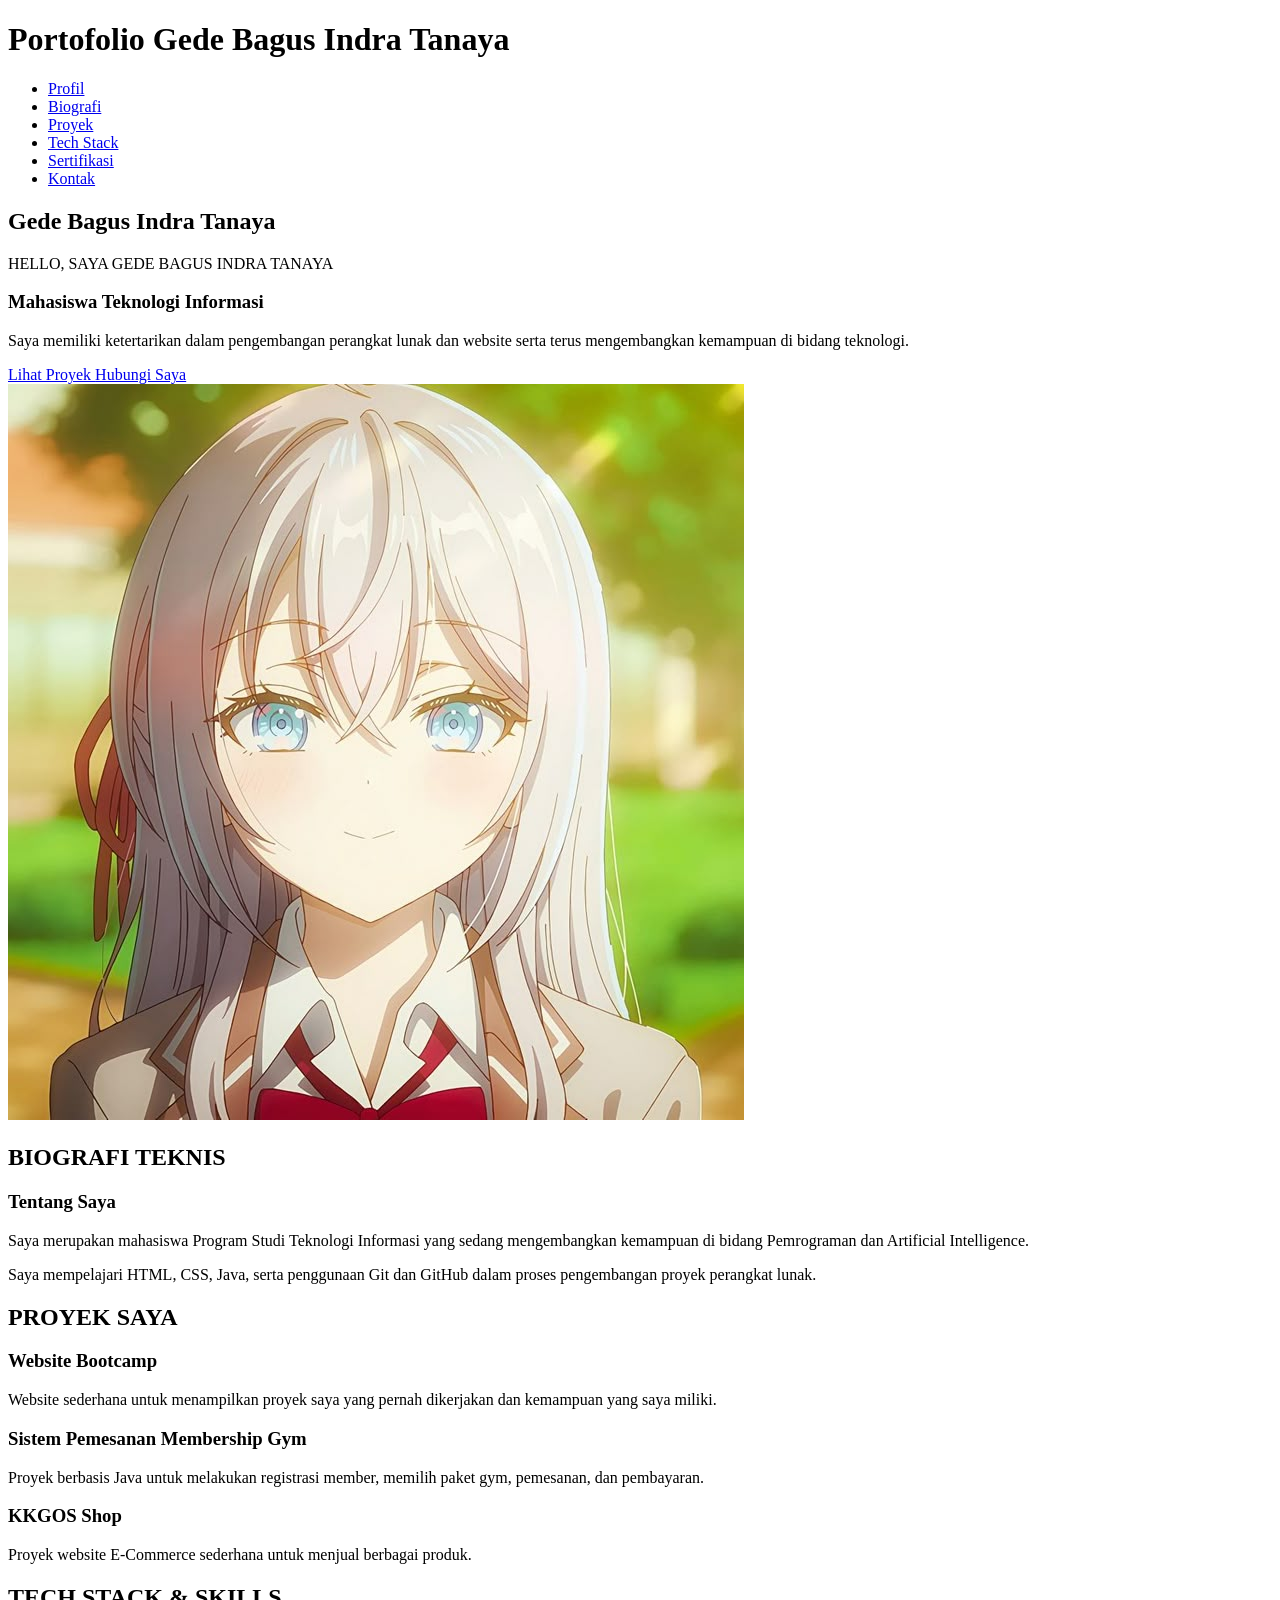
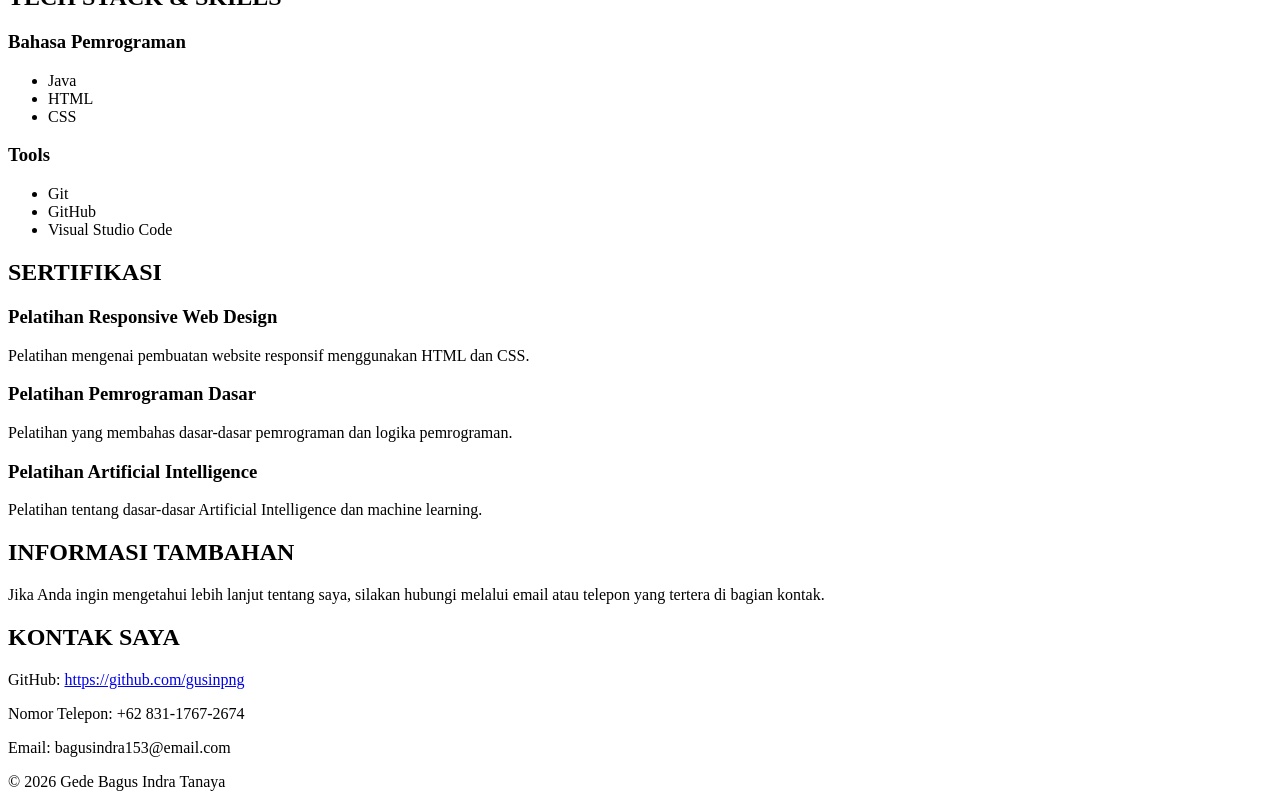
==== pemweb-tugas1-42530034/index.html @ 4f97dfb3 "feat(html): inisialisasi struktur semantik dan konten teks utama" ====
<!doctype html>
<html lang="id">
  <head>
    <meta charset="UTF-8">
    <meta name="viewport" content="width=device-width, initial-scale=1.0">

    <title>Portofolio Gede Bagus Indra Tanaya</title>

    <link rel="stylesheet" href="css/style.css">
  </head>

  <body>

    <!-- HEADER -->
    <header>
      <h1>Portofolio Gede Bagus Indra Tanaya</h1>

      <nav aria-label="Navigasi Utama">
        <ul>
          <li><a href="#profil">Profil</a></li>
          <li><a href="#biografi">Biografi</a></li>
          <li><a href="#proyek">Proyek</a></li>
          <li><a href="#tech-stack">Tech Stack</a></li>
          <li><a href="#sertifikasi">Sertifikasi</a></li>
          <li><a href="#kontak">Kontak</a></li>
        </ul>
      </nav>
    </header>


    <!-- MAIN -->
    <main>

      <!-- HERO / PROFIL -->
      <section
        id="profil"
        class="hero"
        aria-labelledby="judul-profil"
      >
        <h2 id="judul-profil">Gede Bagus Indra Tanaya</h2>

        <article class="hero-content">

          <div class="hero-text">

            <p class="hero-label">HELLO, SAYA GEDE BAGUS INDRA TANAYA</p>

            <h3>Mahasiswa Teknologi Informasi</h3>

            <p>
              Saya memiliki ketertarikan dalam pengembangan
              perangkat lunak dan website serta terus
              mengembangkan kemampuan di bidang teknologi.
            </p>

            <div class="hero-buttons">
              <a href="#proyek" class="btn-primary">
                Lihat Proyek
              </a>

              <a href="#kontak" class="btn-secondary">
                Hubungi Saya
              </a>
            </div>

          </div>

          <div class="hero-image">
            <img
              src="assets/images/alya.jpg"
              alt="Foto profil Gede Bagus Indra Tanaya"
              class="profile-photo"
            >
          </div>

        </article>
      </section>


      <!-- BIOGRAFI -->
      <section
        id="biografi"
        aria-labelledby="judul-biografi"
      >
        <h2 id="judul-biografi">BIOGRAFI TEKNIS</h2>

        <article>
          <h3>Tentang Saya</h3>

          <p>
            Saya merupakan mahasiswa Program Studi Teknologi
            Informasi yang sedang mengembangkan kemampuan
            di bidang Pemrograman dan Artificial Intelligence.
          </p>

          <p>
            Saya mempelajari HTML, CSS, Java, serta penggunaan
            Git dan GitHub dalam proses pengembangan proyek
            perangkat lunak.
          </p>
        </article>
      </section>


      <!-- PROYEK -->
      <section
        id="proyek"
        aria-labelledby="judul-proyek"
      >
        <h2 id="judul-proyek">PROYEK SAYA</h2>

        <article>
          <h3>Website Bootcamp</h3>

          <p>
            Website sederhana untuk menampilkan proyek saya
            yang pernah dikerjakan dan kemampuan yang saya miliki.
          </p>
        </article>

        <article>
          <h3>Sistem Pemesanan Membership Gym</h3>

          <p>
            Proyek berbasis Java untuk melakukan registrasi
            member, memilih paket gym, pemesanan, dan pembayaran.
          </p>
        </article>

        <article>
          <h3>KKGOS Shop</h3>

          <p>
            Proyek website E-Commerce sederhana untuk menjual
            berbagai produk.
          </p>
        </article>
      </section>


      <!-- TECH STACK -->
      <section
        id="tech-stack"
        aria-labelledby="judul-tech-stack"
      >
        <h2 id="judul-tech-stack">TECH STACK &amp; SKILLS</h2>

        <article>
          <h3>Bahasa Pemrograman</h3>

          <ul>
            <li>Java</li>
            <li>HTML</li>
            <li>CSS</li>
          </ul>
        </article>

        <article>
          <h3>Tools</h3>

          <ul>
            <li>Git</li>
            <li>GitHub</li>
            <li>Visual Studio Code</li>
          </ul>
        </article>
      </section>


      <!-- SERTIFIKASI -->
      <section
        id="sertifikasi"
        aria-labelledby="judul-sertifikasi"
      >
        <h2 id="judul-sertifikasi">SERTIFIKASI</h2>

        <article>
          <h3>Pelatihan Responsive Web Design</h3>

          <p>
            Pelatihan mengenai pembuatan website responsif
            menggunakan HTML dan CSS.
          </p>
        </article>

        <article>
          <h3>Pelatihan Pemrograman Dasar</h3>

          <p>
            Pelatihan yang membahas dasar-dasar pemrograman
            dan logika pemrograman.
          </p>
        </article>

        <article>
          <h3>Pelatihan Artificial Intelligence</h3>

          <p>
            Pelatihan tentang dasar-dasar Artificial Intelligence
            dan machine learning.
          </p>
        </article>
      </section>


      <!-- INFORMASI TAMBAHAN -->
      <aside>
        <h2>INFORMASI TAMBAHAN</h2>

        <p>
          Jika Anda ingin mengetahui lebih lanjut tentang saya,
          silakan hubungi melalui email atau telepon yang tertera
          di bagian kontak.
        </p>
      </aside>

    </main>


    <!-- FOOTER -->
    <footer id="kontak">
      <h2>KONTAK SAYA</h2>

      <p>
        GitHub: <a href="https://github.com/gusinpng" target="_blank">
          https://github.com/gusinpng
        </a>
      </p>
      
      <p>
        Nomor Telepon:
        <a>
          +62 831-1767-2674
        </a>
      </p>

      <p>
        Email:
        <a>
          bagusindra153@email.com
        </a>
      </p>

      <p>
        &copy; 2026 Gede Bagus Indra Tanaya
      </p>
    </footer>

  </body>
</html>
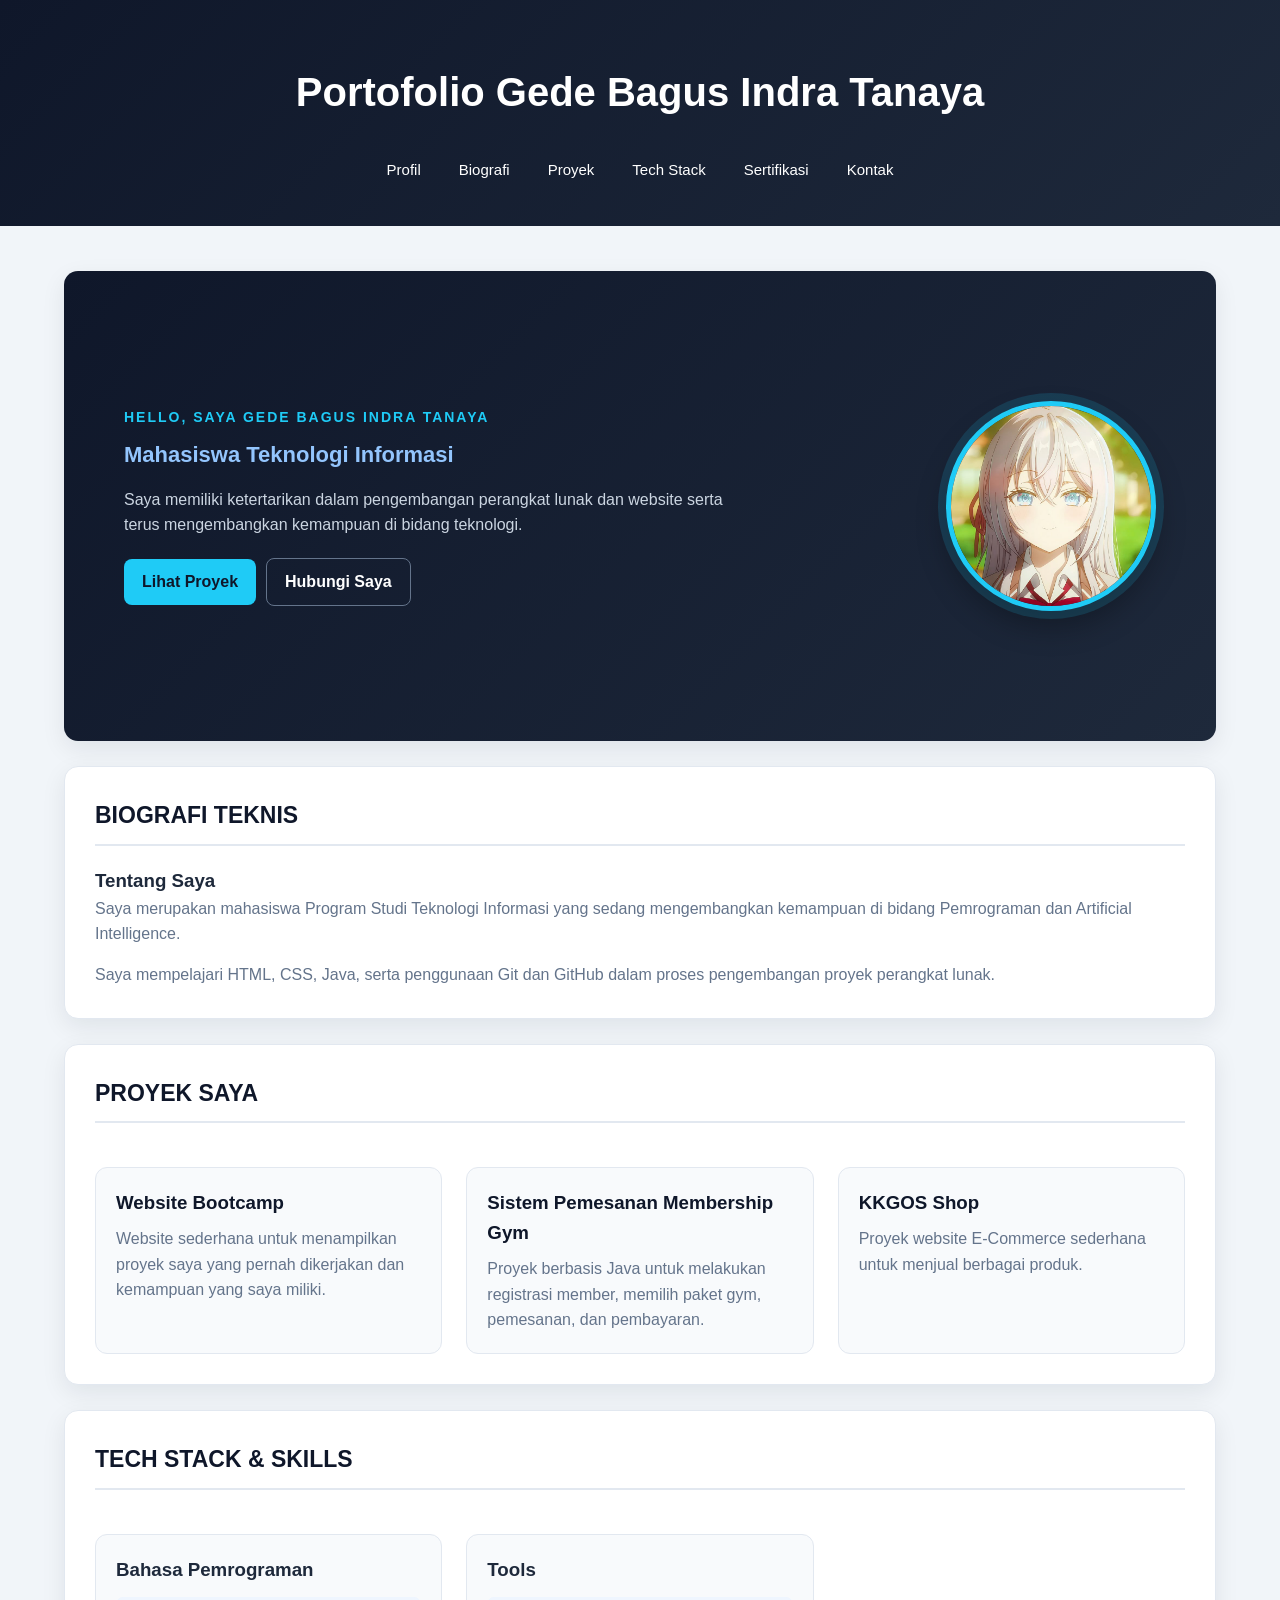
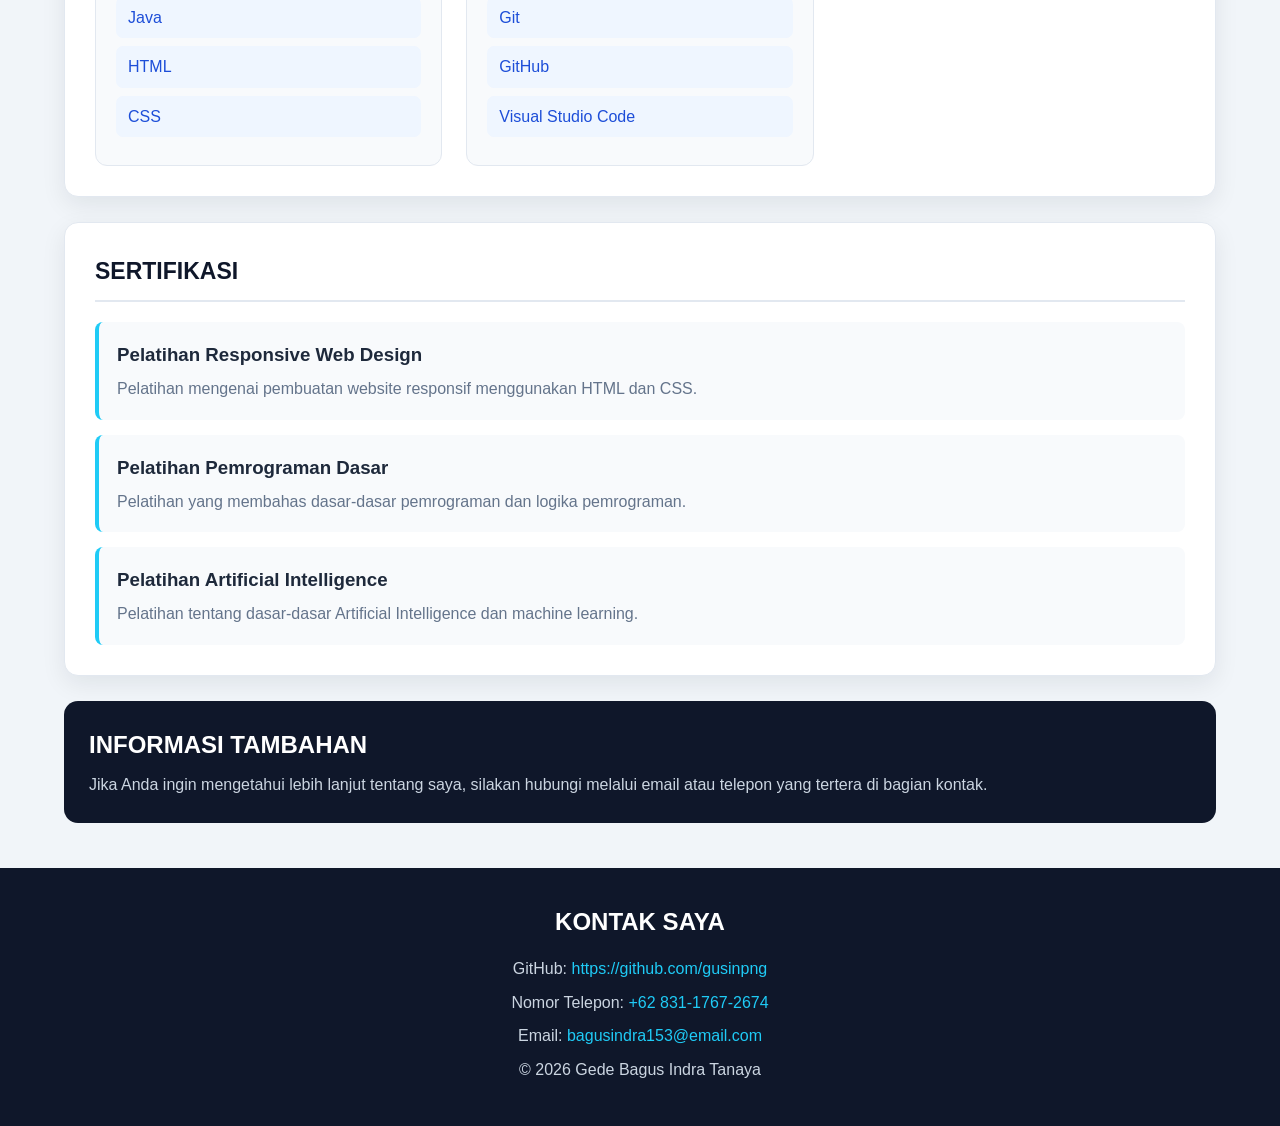
==== commit d7e023ee: "style(css): Menambahkan dan memperbaiki css" ====
--- a/pemweb-tugas1-42530034/index.html
+++ b/pemweb-tugas1-42530034/index.html
@@ -37,7 +37,7 @@
         class="hero"
         aria-labelledby="judul-profil"
       >
-        <h2 id="judul-profil">Gede Bagus Indra Tanaya</h2>
+        <h2 id="judul-profil"></h2>
 
         <article class="hero-content">
 
--- a/pemweb-tugas1-42530034/css/style.css
+++ b/pemweb-tugas1-42530034/css/style.css
@@ -0,0 +1,472 @@
+*,
+*::before,
+*::after {
+  box-sizing: border-box;
+  margin: 0;
+  padding: 0;
+}
+
+:root {
+  --primary: #1fcbf6;
+  --primary-dark: #1d4ed8;
+  --dark: #0f172a;
+  --dark-light: #1e293b;
+  --background: #f1f5f9;
+  --card: #ffffff;
+  --text: #1e293b;
+  --text-light: #64748b;
+  --border: #e2e8f0;
+  --radius: 14px;
+  --shadow: 0 8px 25px rgba(15, 23, 42, 0.08);
+}
+
+body {
+  font-family: Arial, sans-serif;
+  background-color: var(--background);
+  color: var(--text);
+  line-height: 1.6;
+}
+
+header {
+  background: linear-gradient(
+    135deg,
+    var(--dark),
+    var(--dark-light)
+  );
+
+  color: white;
+  text-align: center;
+  padding: 35px 15px 25px;
+}
+
+header h1 {
+  font-size: 28px;
+  margin-bottom: 25px;
+}
+
+nav ul {
+  display: flex;
+  flex-direction: row;
+  justify-content: center;
+  flex-wrap: wrap;
+  gap: 6px;
+  list-style: none;
+}
+
+nav li {
+  list-style: none;
+}
+
+nav a {
+  display: block;
+  color: white;
+  text-decoration: none;
+  padding: 8px 10px;
+  border-radius: 8px;
+  font-size: 14px;
+  transition: 0.3s;
+}
+
+nav a:hover {
+  background-color: var(--primary);
+  color: var(--dark);
+}
+
+main {
+  width: 92%;
+  max-width: 1200px;
+  margin: 30px auto;
+}
+
+.hero {
+  background: linear-gradient(
+    135deg,
+    var(--dark),
+    var(--dark-light)
+  );
+
+  color: white;
+  padding: 35px 25px;
+  margin-bottom: 25px;
+  border-radius: var(--radius);
+  box-shadow: var(--shadow);
+  overflow: hidden;
+}
+
+.hero > h2 {
+  color: white;
+  font-size: 30px;
+  margin-bottom: 20px;
+  padding: 0;
+  border: none;
+}
+
+.hero-content {
+  display: flex;
+  flex-direction: column;
+  align-items: center;
+  gap: 30px;
+}
+
+.hero-text {
+  text-align: center;
+}
+
+.hero-label {
+  color: var(--primary);
+  font-size: 14px;
+  font-weight: bold;
+  letter-spacing: 2px;
+  margin-bottom: 8px;
+}
+
+.hero h3 {
+  color: #93c5fd;
+  font-size: 18px;
+  margin-bottom: 15px;
+}
+
+.hero-text > p:not(.hero-label) {
+  color: #cbd5e1;
+  margin-bottom: 20px;
+}
+
+.hero-image {
+  order: -1;
+}
+
+.hero .profile-photo {
+  display: block;
+  width: 180px;
+  height: 180px;
+  object-fit: cover;
+  border-radius: 50%;
+  border: 5px solid var(--primary);
+  box-shadow:
+    0 0 0 8px rgba(31, 203, 246, 0.15),
+    0 15px 30px rgba(0, 0, 0, 0.3);
+}
+
+.hero-buttons {
+  display: flex;
+  flex-direction: column;
+  align-items: center;
+  gap: 10px;
+}
+
+.hero-buttons a {
+  display: inline-block;
+  width: 180px;
+  padding: 10px 18px;
+  border-radius: 8px;
+  text-decoration: none;
+  font-weight: bold;
+  text-align: center;
+  transition: 0.3s;
+}
+
+.btn-primary {
+  background-color: var(--primary);
+  color: var(--dark);
+}
+
+.btn-primary:hover {
+  background-color: white;
+  transform: translateY(-2px);
+}
+
+.btn-secondary {
+  background-color: transparent;
+  color: white;
+  border: 1px solid #64748b;
+}
+
+.btn-secondary:hover {
+  background-color: white;
+  color: var(--dark);
+  transform: translateY(-2px);
+}
+
+section:not(.hero) {
+  background-color: var(--card);
+  padding: 25px;
+  margin-bottom: 25px;
+  border: 1px solid var(--border);
+  border-radius: var(--radius);
+  box-shadow: var(--shadow);
+}
+
+section:not(.hero) h2 {
+  font-size: 23px;
+  color: var(--dark);
+  margin-bottom: 20px;
+  padding-bottom: 10px;
+  border-bottom: 2px solid var(--border);
+}
+
+#biografi p {
+  color: var(--text-light);
+  margin-bottom: 15px;
+}
+
+#biografi p:last-child {
+  margin-bottom: 0;
+}
+
+#proyek {
+  display: grid;
+  grid-template-columns: 1fr;
+  gap: 1rem;
+}
+
+#proyek h2 {
+  grid-column: 1 / -1;
+}
+
+#proyek article {
+  background-color: #f8fafc;
+  padding: 20px;
+  border: 1px solid var(--border);
+  border-radius: 12px;
+  transition: 0.3s;
+}
+
+#proyek article:hover {
+  transform: translateY(-5px);
+  border-color: var(--primary);
+  box-shadow: var(--shadow);
+}
+
+#proyek article h3 {
+  color: var(--dark);
+  margin-bottom: 8px;
+}
+
+#proyek article p {
+  color: var(--text-light);
+}
+
+#tech-stack {
+  display: grid;
+  grid-template-columns: 1fr;
+  gap: 1rem;
+}
+
+#tech-stack h2 {
+  grid-column: 1 / -1;
+}
+
+#tech-stack article {
+  background-color: #f8fafc;
+  padding: 20px;
+  border: 1px solid var(--border);
+  border-radius: 12px;
+  transition: 0.3s;
+}
+
+#tech-stack article:hover {
+  border-color: var(--primary);
+  transform: translateY(-3px);
+}
+
+#tech-stack article h3 {
+  margin-bottom: 12px;
+}
+
+#tech-stack ul {
+  list-style: none;
+}
+
+#tech-stack li {
+  background-color: #eff6ff;
+  color: var(--primary-dark);
+  padding: 8px 12px;
+  margin-bottom: 8px;
+  border-radius: 7px;
+}
+
+#sertifikasi article {
+  padding: 18px;
+  margin-bottom: 15px;
+  background-color: #f8fafc;
+  border-left: 4px solid var(--primary);
+  border-radius: 8px;
+}
+
+#sertifikasi article:last-child {
+  margin-bottom: 0;
+}
+
+#sertifikasi h3 {
+  margin-bottom: 6px;
+}
+
+#sertifikasi p {
+  color: var(--text-light);
+}
+
+
+aside {
+  background-color: var(--dark);
+  color: white;
+  padding: 25px;
+  margin-bottom: 25px;
+  border-radius: var(--radius);
+}
+
+aside h2 {
+  margin-bottom: 8px;
+}
+
+aside p {
+  color: #cbd5e1;
+}
+
+footer {
+  background-color: var(--dark);
+  color: white;
+  text-align: center;
+  padding: 35px 20px;
+}
+
+footer h2 {
+  margin-bottom: 15px;
+}
+
+footer p {
+  margin-bottom: 8px;
+  color: #cbd5e1;
+}
+
+footer a {
+  color: var(--primary);
+  text-decoration: none;
+  transition: 0.3s;
+}
+
+footer a:hover {
+  color: white;
+  text-decoration: underline;
+}
+
+@media (min-width: 768px) {
+
+  header {
+    padding: 45px 20px 30px;
+  }
+
+  header h1 {
+    font-size: 34px;
+  }
+
+  nav ul {
+    gap: 10px;
+  }
+
+  nav a {
+    padding: 9px 14px;
+    font-size: 15px;
+  }
+
+  main {
+    width: 90%;
+  }
+
+  .hero {
+    padding: 45px 40px;
+  }
+
+  .hero > h2 {
+    display: none;
+  }
+
+  .hero-content {
+    flex-direction: row;
+    justify-content: space-between;
+    align-items: center;
+    min-height: 330px;
+  }
+
+  .hero-text {
+    text-align: left;
+    max-width: 600px;
+  }
+
+  .hero h3 {
+    font-size: 20px;
+  }
+
+  .hero-image {
+    order: 0;
+  }
+
+  .hero-buttons {
+    flex-direction: row;
+    justify-content: flex-start;
+  }
+
+  .hero-buttons a {
+    width: auto;
+  }
+
+  #proyek {
+    grid-template-columns: repeat(2, 1fr);
+    gap: 1.5rem;
+  }
+
+  #tech-stack {
+    grid-template-columns: repeat(2, 1fr);
+    gap: 1.5rem;
+  }
+
+}
+
+@media (min-width: 1024px) {
+
+  header {
+    padding: 60px 20px 35px;
+  }
+
+  header h1 {
+    font-size: 40px;
+  }
+
+  main {
+    max-width: 1200px;
+
+    margin: 45px auto;
+  }
+
+  .hero {
+    padding: 55px 60px;
+  }
+
+  .hero-content {
+    min-height: 360px;
+  }
+
+  .hero h3 {
+    font-size: 22px;
+  }
+
+  .hero .profile-photo {
+    width: 210px;
+    height: 210px;
+  }
+
+  section:not(.hero) {
+    padding: 30px;
+  }
+
+  #proyek {
+    grid-template-columns:
+      repeat(auto-fit, minmax(280px, 1fr));
+    gap: 1.5rem;
+  }
+
+  #tech-stack {
+    grid-template-columns:
+      repeat(auto-fit, minmax(280px, 1fr));
+    gap: 1.5rem;
+  }
+}
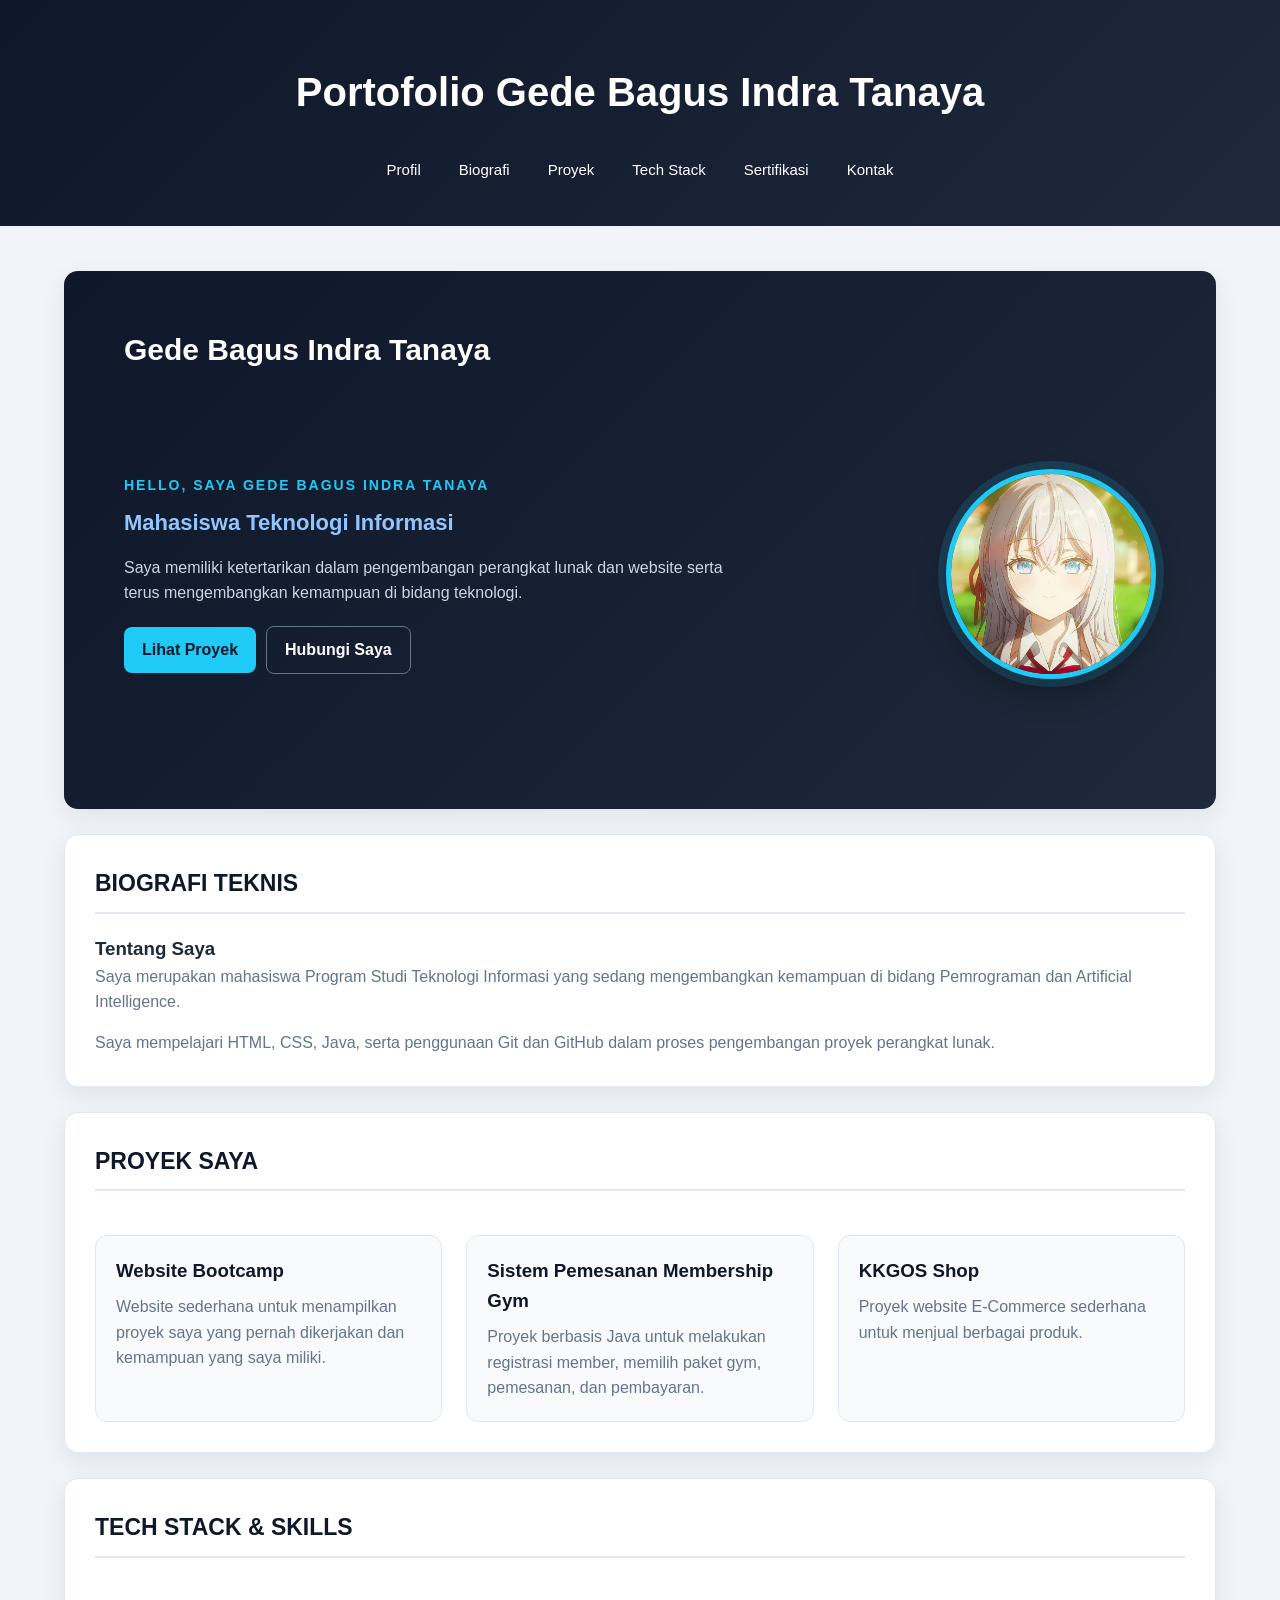
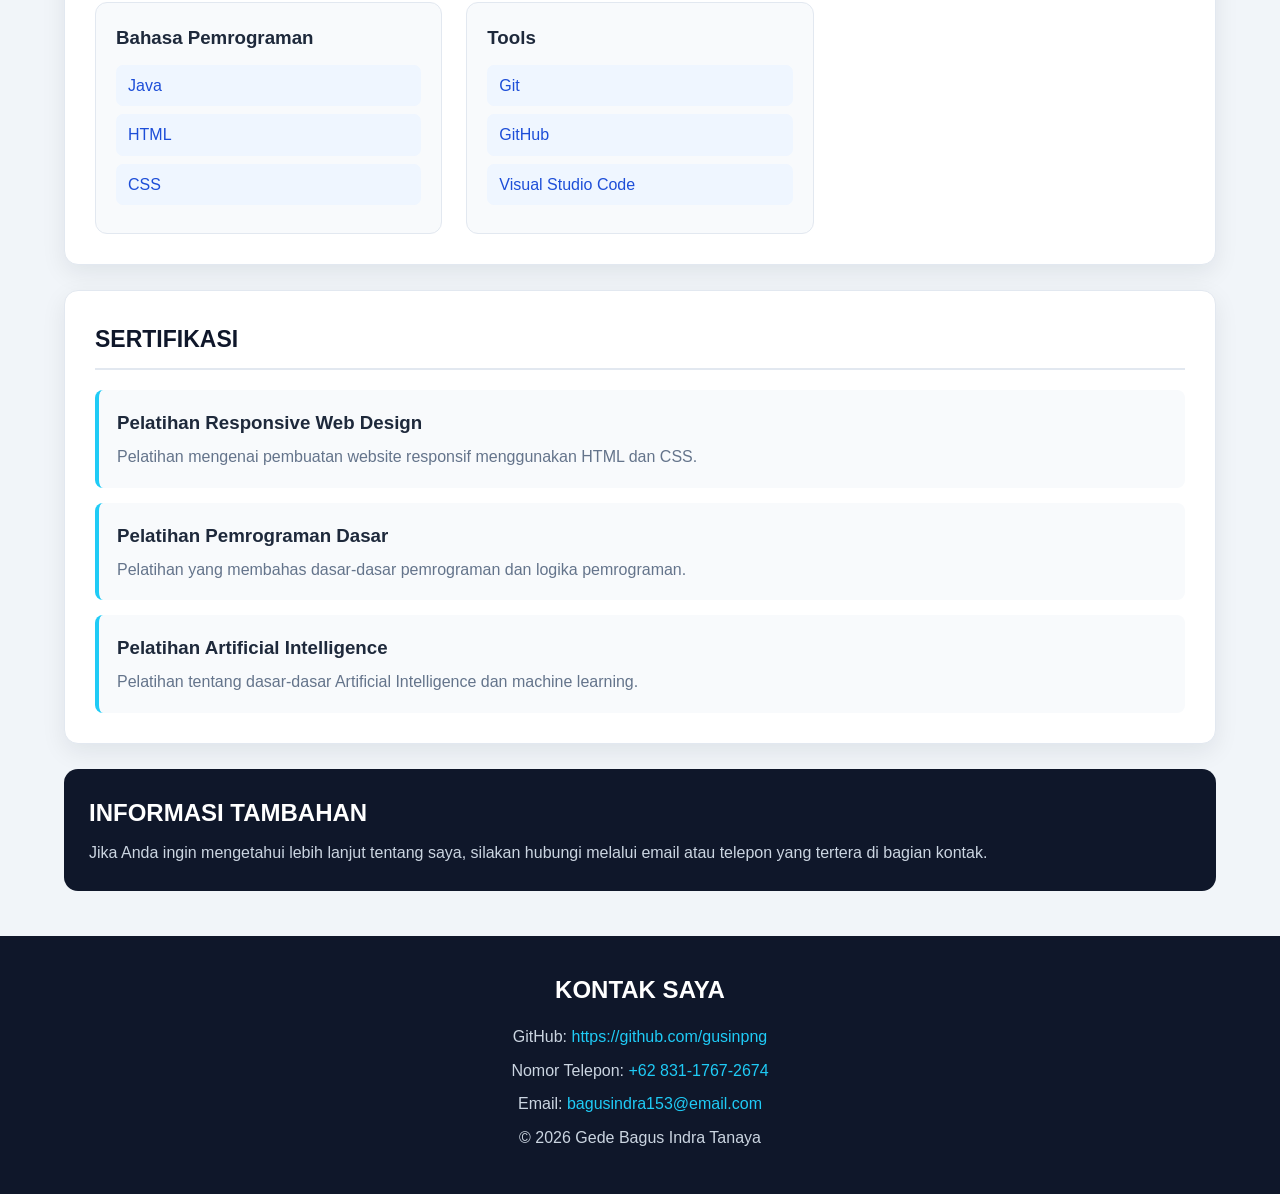
==== commit 69378829: "style(css): Memperbaiki CSS" ====
--- a/pemweb-tugas1-42530034/index.html
+++ b/pemweb-tugas1-42530034/index.html
@@ -37,7 +37,7 @@
         class="hero"
         aria-labelledby="judul-profil"
       >
-        <h2 id="judul-profil"></h2>
+        <h2 id="judul-profil">Gede Bagus Indra Tanaya</h2>
 
         <article class="hero-content">
 
--- a/pemweb-tugas1-42530034/css/style.css
+++ b/pemweb-tugas1-42530034/css/style.css
@@ -376,10 +376,6 @@
     padding: 45px 40px;
   }
 
-  .hero > h2 {
-    display: none;
-  }
-
   .hero-content {
     flex-direction: row;
     justify-content: space-between;
